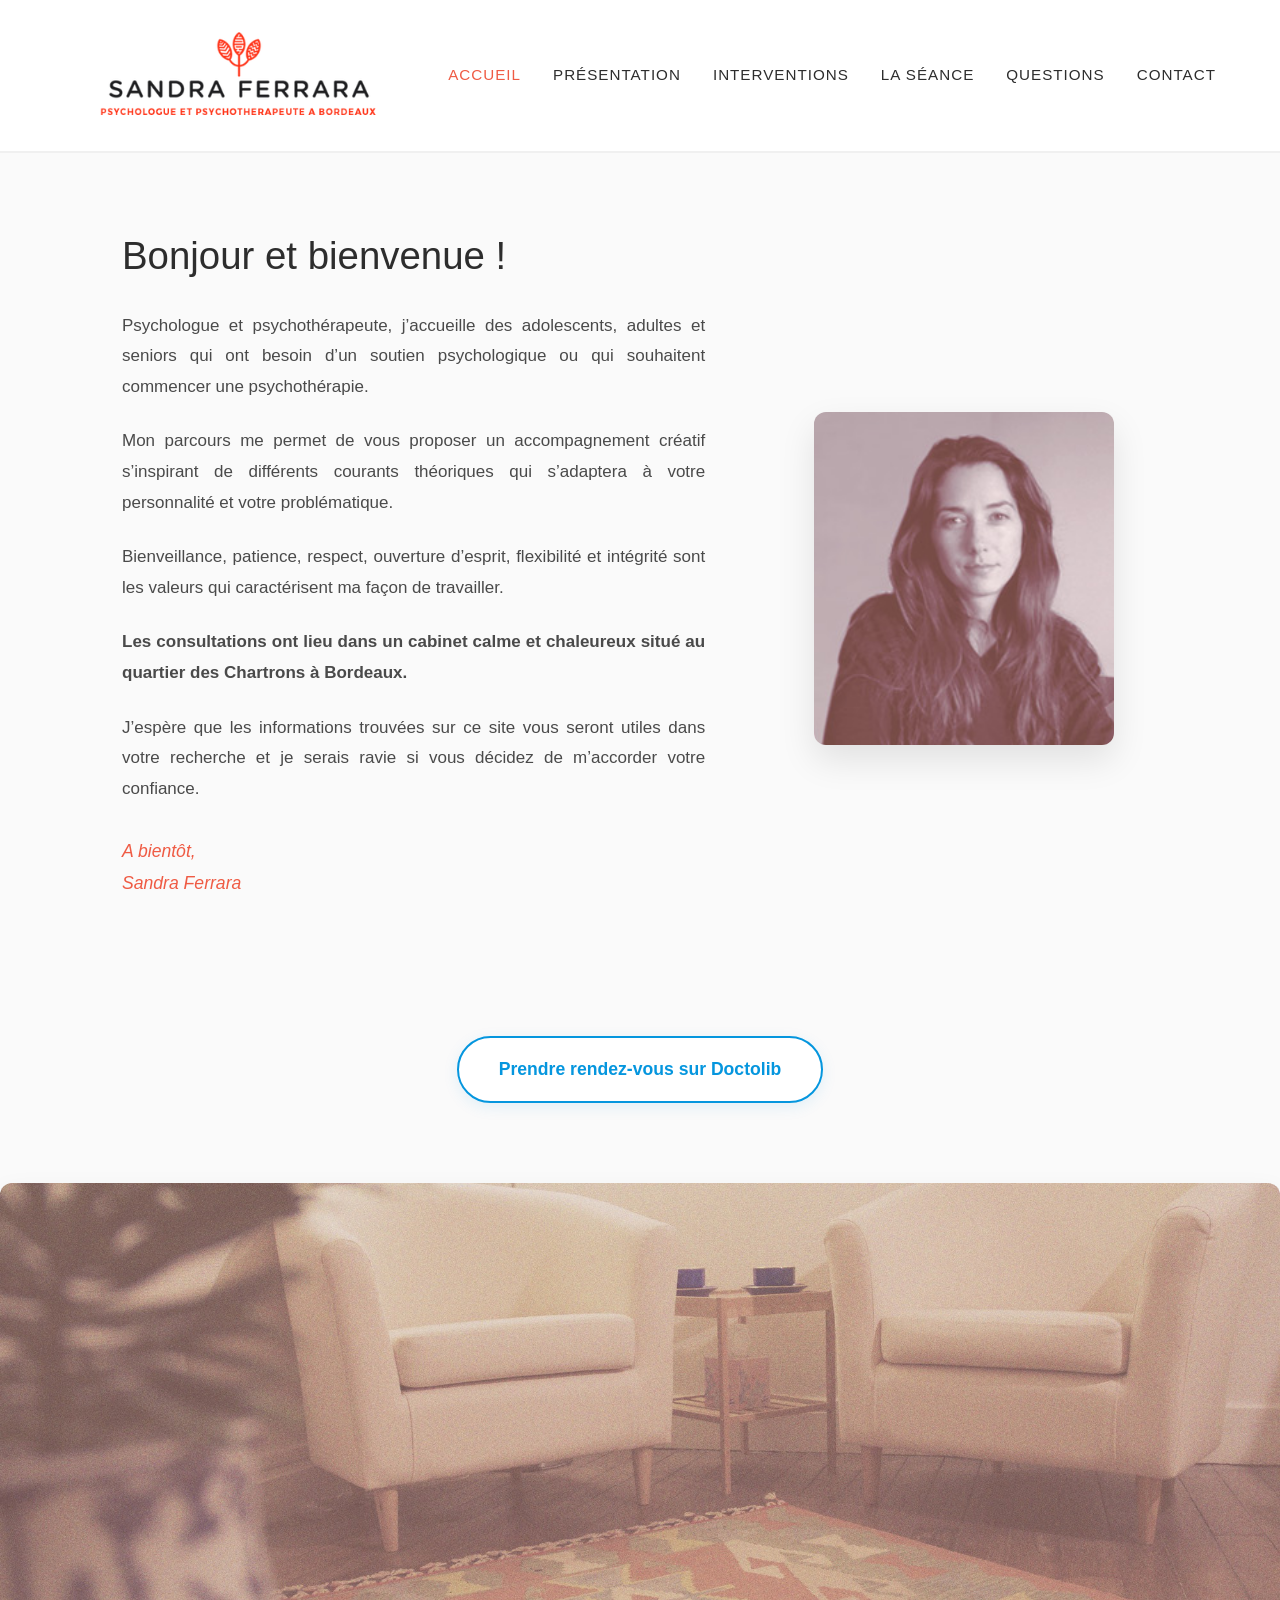
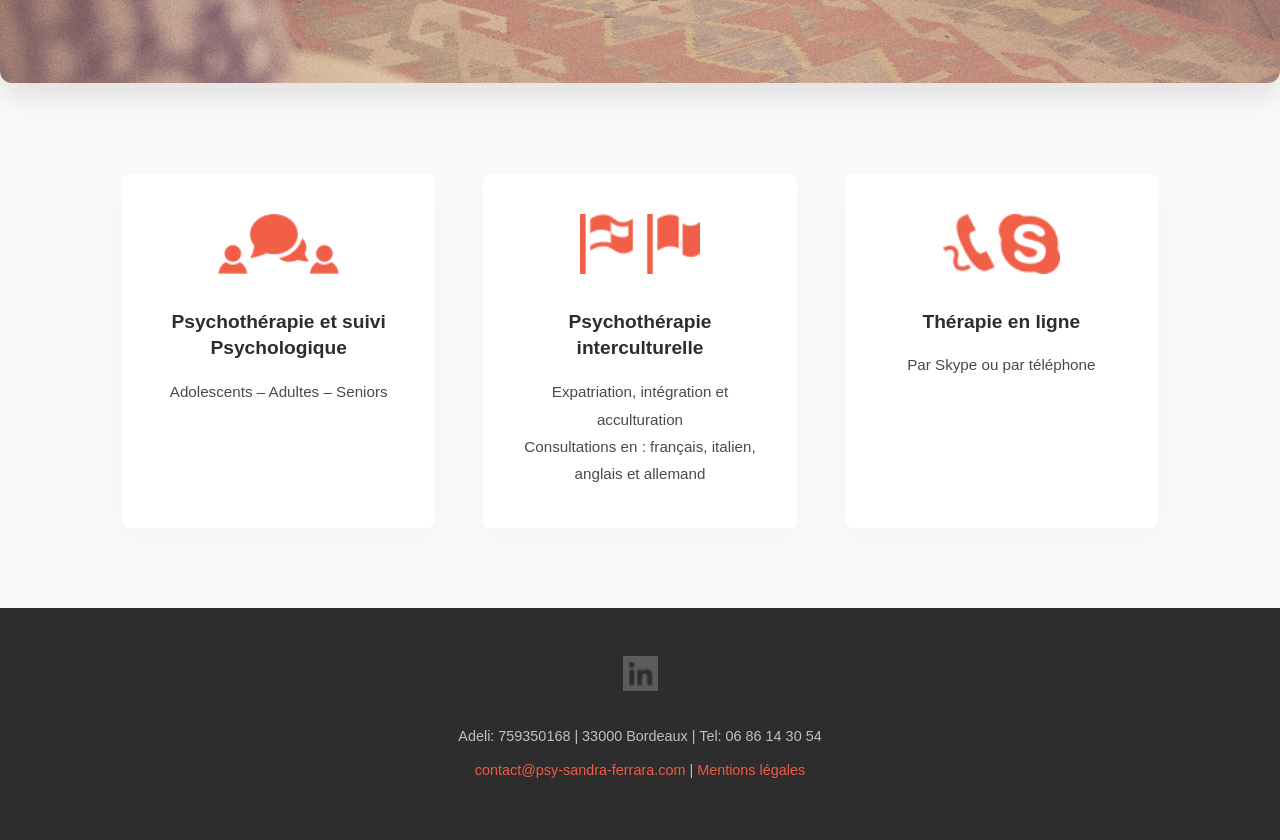
==== index.html @ 4e230f9b "Add files via upload" ====
<!doctype html>
<html lang="fr">
<head>
    <meta charset="utf-8">
    <meta name="viewport" content="width=device-width, initial-scale=1.0">
    <title>Accueil - Psychologue et psychothérapeute à Bordeaux - Sandra Ferrara</title>
    <meta name="description" content="Sandra Ferrara, psychologue et psychothérapeute à Bordeaux (Chartrons). Accompagnement bienveillant pour adolescents, adultes et seniors. Prenez rendez-vous sur Doctolib.">
    <link rel="stylesheet" href="css/style.css">
</head>
<body>

    <header class="site-header">
        <h1 class="logo">
            <a href="index.html">
                <img src="img/sandra_logo.png" alt="Sandra Ferrara - Psychologue et psychothérapeute à Bordeaux">
            </a>
        </h1>
        
        <nav class="main-nav">
            <ul>
                <li><a href="index.html" class="active">Accueil</a></li>
                <li><a href="presentation.html">Présentation</a></li>
                <li><a href="interventions.html">Interventions</a></li>
                <li><a href="la-seance.html">La Séance</a></li>
                <li><a href="questions.html">Questions</a></li>
                <li><a href="contact.html">Contact</a></li>
            </ul>
        </nav>
    </header>

    <main>
        <section class="hero-section">
            <div class="hero-text">
                <h2 class="hero-title">Bonjour et bienvenue !</h2>
                
                <div class="content-text">
                    <p>Psychologue et psychothérapeute, j’accueille des adolescents, adultes et seniors qui ont besoin d’un soutien psychologique ou qui souhaitent commencer une psychothérapie.</p>
                    <p>Mon parcours me permet de vous proposer un accompagnement créatif s’inspirant de différents courants théoriques qui s’adaptera à votre personnalité et votre problématique.</p>
                    <p>Bienveillance, patience, respect, ouverture d’esprit, flexibilité et intégrité sont les valeurs qui caractérisent ma façon de travailler.</p>
                    <p><strong>Les consultations ont lieu dans un cabinet calme et chaleureux situé au quartier des Chartrons à Bordeaux.</strong></p>
                    <p>J’espère que les informations trouvées sur ce site vous seront utiles dans votre recherche et je serais ravie si vous décidez de m’accorder votre confiance.</p>
                    <p class="signature">A bientôt,<br>Sandra Ferrara</p>
                </div>
            </div>
            
            <div class="hero-image">
                <img src="img/sandra.jpg" alt="Portrait de Sandra Ferrara, psychologue à Bordeaux">
            </div>

            <div class="hero-actions">
                <a href="https://www.doctolib.fr/psychologue/bordeaux/sandra-ferrara/booking/motives?specialityId=14&amp;telehealth=false&amp;placeId=practice-100801&amp;profile_skipped=true&amp;source=external_referral" target="_blank" class="btn-doctolib">
                    Prendre rendez-vous sur Doctolib
                </a>
            </div>
        </section>

        <div class="image-break">
            <img src="img/IMG_0984.jpg" alt="Fauteuils du cabinet de psychologie de Sandra Ferrara">
        </div>

        <section class="services-section">
            <article class="service-card">
                <a href="interventions.html">
                    <img src="img/psychotherapie.png" alt="Icône Psychothérapie" class="service-icon">
                    <h4>Psychothérapie et suivi<br>Psychologique</h4>
                    <p>Adolescents – Adultes – Seniors</p>
                </a>
            </article>
            
            <article class="service-card">
                <a href="interventions.html#s2">
                    <img src="img/interculturelle.png" alt="Icône Interculturelle" class="service-icon">
                    <h4>Psychothérapie<br>interculturelle</h4>
                    <p>Expatriation, intégration et acculturation<br>Consultations en : français, italien, anglais et allemand</p>
                </a>
            </article>
            
            <article class="service-card">
                <a href="interventions.html#s3">
                    <img src="img/domicile.png" alt="Icône Téléphone Skype" class="service-icon">
                    <h4>Thérapie en ligne</h4>
                    <p>Par Skype ou par téléphone</p>
                </a>
            </article>
        </section>
    </main>

    <footer class="site-footer">
        <div class="social-links">
            <a href="https://www.linkedin.com/in/sandra-ferrara-4280108a/" target="_blank" rel="noopener noreferrer">
                <img src="img/linkedin-square-icon.png" alt="Profil LinkedIn de Sandra Ferrara" class="linkedin-icon">
            </a>
        </div>
        <p>Adeli: 759350168 | 33000 Bordeaux | <span style="white-space: nowrap;">Tel: 06 86 14 30 54</span></p>
        <p><a href="mailto:contact@psy-sandra-ferrara.com">contact@psy-sandra-ferrara.com</a> | <a href="mentions-legales.html">Mentions légales</a></p>
    </footer>

</body>
</html>
---- css/style.css ----
/* =========================================
   VARIABLES (La Charte Graphique de Sandra)
   ========================================= */
:root {
    --primary-color: #2D2D2D; 
    --accent-color: #EF5B44;  
    --background-color: #FAFAFA; 
    --text-color: #4A4A4A; 
    --font-main: 'Helvetica Neue', Helvetica, Arial, sans-serif;
}

/* =========================================
   PAGE CONTACT
   ========================================= */
.contact-container {
    display: flex;
    gap: 4rem;
    align-items: flex-start;
    margin-bottom: 5rem;
}

.contact-info {
    flex: 1;
}

.info-item {
    margin-bottom: 2.5rem;
}

.info-item h4 {
    color: var(--primary-color);
    font-size: 1.2rem;
    margin-bottom: 0.8rem;
    border-bottom: 1px solid #f0f0f0;
    padding-bottom: 0.5rem;
    display: inline-block;
    min-width: 200px;
}

.info-item p {
    margin-bottom: 0.5rem;
    line-height: 1.6;
}

.contact-map {
    flex: 1.5;
    border-radius: 12px;
    overflow: hidden;
    box-shadow: 0 10px 30px rgba(0,0,0,0.1);
    height: 450px;
}

.contact-map iframe {
    width: 100%;
    height: 100%;
}

@media (max-width: 900px) {
    .contact-container {
        flex-direction: column;
    }
    
    .contact-map {
        width: 100%;
        height: 350px;
    }
}

/* =========================================
   PAGE LA SÉANCE
   ========================================= */
.intro-lead {
    font-size: 1.3rem;
    color: var(--accent-color);
    margin-bottom: 2rem !important;
    font-style: italic;
    font-weight: 500;
}

.seance-content h4 {
    color: var(--primary-color);
    font-size: 1.3rem;
    margin-top: 2.5rem;
    margin-bottom: 0.8rem;
    font-weight: 500;
}

.practical-info {
    margin-top: 2rem;
    margin-bottom: 5rem;
}

.practical-info h3 {
    text-align: center;
    font-size: 2rem;
    font-weight: 300;
    color: var(--primary-color);
    margin-bottom: 3rem;
}

.info-grid {
    display: grid;
    grid-template-columns: repeat(auto-fit, minmax(220px, 1fr));
    gap: 2rem;
}

.info-card {
    background: #ffffff;
    padding: 2rem;
    border-radius: 8px;
    box-shadow: 0 5px 20px rgba(0,0,0,0.04);
    border-top: 3px solid var(--accent-color);
}

.info-card h4 {
    color: var(--primary-color);
    margin-bottom: 1rem;
    font-size: 1.2rem;
    margin-top: 0;
}

.small-text {
    font-size: 0.85rem;
    color: #718096;
    margin-top: 1.5rem;
    line-height: 1.4;
    border-top: 1px solid #f0f0f0;
    padding-top: 1rem;
}

/* =========================================
   RÉINITIALISATION DE BASE
   ========================================= */
* {
    margin: 0;
    padding: 0;
    box-sizing: border-box;
}

body {
    font-family: var(--font-main);
    color: var(--text-color);
    background-color: var(--background-color);
    line-height: 1.8; 
    font-size: 17px;
}

a {
    text-decoration: none;
    color: var(--primary-color);
    transition: all 0.3s ease;
}

/* =========================================
   EN-TÊTE ET NAVIGATION
   ========================================= */
.site-header {
    background-color: #ffffff;
    padding: 1.5rem 5%;
    border-bottom: 2px solid #f0f0f0;
    display: flex;
    justify-content: space-between;
    align-items: center;
    flex-wrap: wrap;
}

.logo img {
    max-width: 350px; 
    height: auto;
    display: block;
}

.main-nav ul {
    list-style: none;
    display: flex;
    gap: 2rem;
}

.main-nav a {
    font-size: 0.95rem;
    text-transform: uppercase;
    letter-spacing: 1px;
    font-weight: 500;
}

.main-nav a:hover, .main-nav a.active {
    color: var(--accent-color);
}

/* =========================================
   HARMONISATION DES TITRES (H2, H3)
   ========================================= */
.hero-title, .page-header h2, .page-header h3 {
    font-size: 2.4rem; 
    font-weight: 300;
    color: var(--primary-color);
    line-height: 1.2;
}

.page-header {
    text-align: center;
    margin-bottom: 4rem;
}

.title-separator {
    width: 50px;
    height: 3px;
    background-color: var(--accent-color);
    margin: 1.5rem auto 0 auto;
}

/* =========================================
   SECTION PRINCIPALE ACCUEIL (HERO)
   ========================================= */
.hero-section {
    max-width: 1100px;
    margin: 5rem auto;
    padding: 0 2rem;
    display: flex;
    flex-wrap: wrap;
    align-items: center; /* Centre parfaitement au milieu (verticalement) */
    gap: 4rem;
}

.hero-actions {
    width: 100%;
    display: flex;
    justify-content: center;
    margin-top: 3rem;
}

.hero-text {
    flex: 1.5; /* On donne un peu plus de largeur au texte pour réduire sa hauteur */
}

.hero-title {
    margin-bottom: 2rem;
}

.content-text p {
    margin-bottom: 1.5rem;
    text-align: justify; 
}

.signature {
    font-style: italic;
    font-size: 1.1rem;
    margin-top: 2rem;
    margin-bottom: 0; /* Évite un décalage invisible en bas */
    color: var(--accent-color);
}

.hero-image {
    flex: 1; /* On rééquilibre la colonne de l'image */
    display: flex;
    justify-content: center; /* Centre la photo horizontalement dans sa colonne */
}

.hero-image img {
    width: 100%;
    max-width: 300px; /* On force la photo à être un peu plus grande pour occuper l'espace */
    height: auto;
    border-radius: 12px; 
    box-shadow: 0 15px 35px rgba(0,0,0,0.1); 
}

/* Le bouton Doctolib */
.btn-doctolib {
    display: inline-flex;
    align-items: center;
    justify-content: center;
    width: max-content;
    background-color: #ffffff;
    color: #0596DE;
    border: 2px solid #0596DE;
    padding: 1rem 2.5rem;
    border-radius: 50px;
    font-weight: bold;
    font-size: 1.1rem;
    box-shadow: 0 4px 15px rgba(5, 150, 222, 0.1);
    transition: all 0.3s ease;
}

.btn-doctolib:hover {
    background-color: #F0F8FF;
    transform: translateY(-2px);
    box-shadow: 0 6px 20px rgba(5, 150, 222, 0.2);
}

.doctolib-icon {
    width: 85px;
    height: auto;
    display: block;
    margin: 0;
}

/* =========================================
   SÉPARATEURS & SERVICES
   ========================================= */
.separator {
    text-align: center;
    margin: 4rem 0;
}
.separator img {
    width: 60px;
    opacity: 0.8;
}

.services-section {
    max-width: 1100px;
    margin: 0 auto 5rem auto;
    padding: 0 2rem;
    display: grid;
    grid-template-columns: repeat(auto-fit, minmax(300px, 1fr));
    gap: 3rem;
}

.service-card {
    background: #ffffff;
    padding: 2.5rem 1.5rem;
    border-radius: 8px;
    box-shadow: 0 10px 30px rgba(0,0,0,0.03); 
    text-align: center;
}

.service-card:hover {
    transform: translateY(-5px);
    box-shadow: 0 15px 35px rgba(0,0,0,0.06);
}

.service-icon {
    height: 60px; 
    margin-bottom: 1.5rem;
}

.service-card h4 {
    font-size: 1.2rem;
    color: var(--primary-color);
    margin-bottom: 1rem;
    line-height: 1.4;
}

.service-card p {
    font-size: 0.95rem;
    color: var(--text-color);
}

/* =========================================
   PAGES INTERNES (PRÉSENTATION & STICKY)
   ========================================= */
.page-content {
    max-width: 1100px;
    margin: 4rem auto;
    padding: 0 2rem;
}

.presentation-section {
    display: flex;
    gap: 4rem;
    align-items: flex-start; /* Essentiel pour que le "Sticky" fonctionne */
    margin-bottom: 5rem;
}

.text-column {
    flex: 1.5;
    text-align: justify;
}

.text-column p {
    margin-bottom: 1.5rem;
}

.text-column strong {
    color: var(--primary-color);
    font-weight: 600;
}

/* L'EFFET STICKY POUR COMBLER LE VIDE */
.image-column {
    flex: 1;
    display: flex;
    flex-direction: column;
    gap: 2rem;
    /* La magie opère ici : */
    position: -webkit-sticky;
    position: sticky;
    top: 150px; /* L'image s'arrêtera à 150px du haut de l'écran en défilant */
}

.profile-pic, .ambiance-pic {
    width: 100%;
    height: auto;
    border-radius: 8px;
    box-shadow: 0 10px 25px rgba(0,0,0,0.08);
    object-fit: cover;
}

/* =========================================
   FORMATIONS ET AUTRES BLOCS
   ========================================= */
.education-section {
    margin-bottom: 5rem;
    text-align: center;
    background-color: #ffffff;
    padding: 3rem;
    border-radius: 12px;
    box-shadow: 0 5px 20px rgba(0,0,0,0.03);
}

.education-section h3 {
    margin-bottom: 3rem;
}

.education-grid {
    display: grid;
    grid-template-columns: repeat(auto-fit, minmax(250px, 1fr));
    gap: 2rem;
}

.edu-card {
    border-top: 3px solid var(--accent-color);
    padding-top: 1.5rem;
}

.edu-card h4 {
    font-size: 1.1rem;
    color: var(--primary-color);
    margin-bottom: 0.5rem;
}

.edu-card p {
    font-size: 0.95rem;
    color: var(--text-color);
}

.image-break {
    width: 100%;
    margin: 5rem 0;
    text-align: center;
}

.image-break img {
    width: 100%;
    max-height: 500px;
    object-fit: cover;
    border-radius: 12px;
    box-shadow: 0 15px 30px rgba(0,0,0,0.1);
}

.approach-content {
    display: flex;
    gap: 4rem;
    margin-bottom: 5rem;
}

/* =========================================
   PIED DE PAGE (FOOTER)
   ========================================= */
.site-footer {
    background-color: var(--primary-color);
    color: rgba(255,255,255,0.7);
    text-align: center;
    padding: 3rem 2rem;
    font-size: 0.9rem;
}

.social-links {
    margin-bottom: 1.5rem;
}

.linkedin-icon {
    width: 35px;
    opacity: 0.8;
    transition: opacity 0.3s ease;
}

.linkedin-icon:hover {
    opacity: 1;
}

.site-footer p {
    margin-bottom: 0.5rem;
}

.site-footer a {
    color: var(--accent-color);
}

.site-footer a:hover {
    color: #ffffff;
}

/* =========================================
   RESPONSIVE (SMARTPHONES ET TABLETTES)
   ========================================= */
@media (max-width: 900px) {
    .hero-section {
        flex-direction: column;
        gap: 2rem;
        text-align: center;
        margin: 3rem auto;
    }

    .hero-text {
        order: 1;
    }

    .hero-actions {
        order: 2;
        margin-top: 1rem;
        margin-bottom: 2rem;
    }

    .hero-image {
        order: 3;
    }

    .hero-title {
        text-align: center; 
    }

    .content-text p {
        text-align: center; 
    }

    .hero-image img {
        max-width: 250px; /* On la réduit un peu sur mobile pour ne pas écraser l'écran */
        margin: 0 auto;
    }

    .btn-doctolib {
        margin: 2rem auto; /* Parfaitement au centre sous le texte */
    }

    .presentation-section {
        flex-direction: column; /* Le texte passe sous l'image */
        gap: 3rem;
    }

    .image-column {
        width: 100%;
        max-width: 400px;
        margin: 0 auto;
        position: static; /* On désactive l'effet collant sur téléphone, ça n'a pas de sens */
    }

    .site-footer {
        display: flex;
        flex-direction: column;
        align-items: center;
        gap: 10px;
    }

    .site-footer p {
        margin: 0;
    }
}

@media (max-width: 850px) {
    .site-header {
        flex-direction: column;
        text-align: center;
    }
    
    .logo img {
        margin: 0 auto 1.5rem auto;
        max-width: 280px;
    }

    .main-nav ul {
        flex-wrap: wrap;
        justify-content: center;
        gap: 1rem;
    }
    
    .education-section {
        padding: 2rem 1rem;
    }
}

/* =========================================
   PAGE INTERVENTIONS
   ========================================= */
.intervention-block { display: flex; gap: 4rem; align-items: flex-start; margin-bottom: 4rem; }
.reverse-layout { flex-direction: row-reverse; }
.intervention-title { display: flex; align-items: center; gap: 1rem; margin-bottom: 1.5rem; }
.title-icon { width: 50px; height: auto; }
.intervention-title h3 { font-size: 2rem; font-weight: 300; color: var(--primary-color); margin: 0; }
.subtitle { font-size: 1.2rem; font-style: italic; color: var(--accent-color); margin-top: -1rem; margin-bottom: 1.5rem; }

.domaines-intervention { background: #ffffff; padding: 2rem; border-radius: 8px; box-shadow: 0 5px 20px rgba(0,0,0,0.04); margin-top: 2rem; border-left: 4px solid var(--accent-color); }
.domaines-intervention h4 { color: var(--primary-color); margin-bottom: 1rem; font-size: 1.2rem; }

.clean-list { list-style: none; padding-left: 0; }
.clean-list li { margin-bottom: 0.8rem; padding-left: 1.5rem; position: relative; }
.clean-list li::before { content: "•"; color: var(--accent-color); font-weight: bold; position: absolute; left: 0; top: 0; }
.columns-2 { column-count: 2; column-gap: 2rem; }

.warning-text { background-color: #FFF4F2; padding: 1rem; border-radius: 6px; color: #D3452D; font-size: 0.95rem; }

/* FAQ Styles */
.faq-container { margin-top: 3rem; }
.faq-list dt { font-weight: bold; color: var(--primary-color); font-size: 1.1rem; margin-top: 1.5rem; margin-bottom: 0.5rem; border-bottom: 1px solid #eee; padding-bottom: 0.5rem; }
.faq-list dd { margin-left: 0; margin-bottom: 1.5rem; color: var(--text-color); }
.faq-list ol { margin-left: 1.5rem; margin-top: 0.5rem; }

@media (max-width: 900px) {
    .intervention-block, .reverse-layout { flex-direction: column; }
    .columns-2 { column-count: 1; }
}

/* =========================================
   PAGE QUESTIONS (FAQ ACCORDÉON)
   ========================================= */
.faq-accordion {
    max-width: 850px; /* Largeur optimale pour la lecture */
    margin: 0 auto 6rem auto;
}

.faq-item {
    background-color: #ffffff;
    border: 1px solid #eaeaea;
    margin-bottom: 1rem;
    border-radius: 8px;
    box-shadow: 0 4px 10px rgba(0,0,0,0.02);
    overflow: hidden;
    transition: all 0.3s ease;
}

.faq-item:hover {
    border-color: var(--accent-color);
}

.faq-question {
    font-size: 1.2rem;
    font-weight: 500;
    color: var(--primary-color);
    padding: 1.5rem 2.5rem 1.5rem 1.5rem;
    cursor: pointer;
    list-style: none; /* Supprime le triangle par défaut */
    position: relative;
    transition: color 0.3s ease;
}

/* Cache le triangle par défaut sur Safari */
.faq-question::-webkit-details-marker {
    display: none; 
}

/* Crée notre propre icône Corail "+" et "-" */
.faq-question::after {
    content: "+";
    position: absolute;
    right: 1.5rem;
    top: 50%;
    transform: translateY(-50%);
    font-size: 1.8rem;
    color: var(--accent-color);
    font-weight: 300;
    transition: transform 0.3s ease;
}

/* Quand on clique (ouvert) */
.faq-item[open] .faq-question::after {
    content: "−";
    transform: translateY(-50%) rotate(180deg);
}

.faq-item[open] .faq-question {
    color: var(--accent-color);
    border-bottom: 1px dashed #eaeaea;
    margin-bottom: 1rem;
}

.faq-answer {
    padding: 0 1.5rem 1.5rem 1.5rem;
    color: var(--text-color);
    line-height: 1.7;
    text-align: justify;
}

.faq-answer p {
    margin-bottom: 1rem;
}

.faq-answer p:last-child {
    margin-bottom: 0;
}
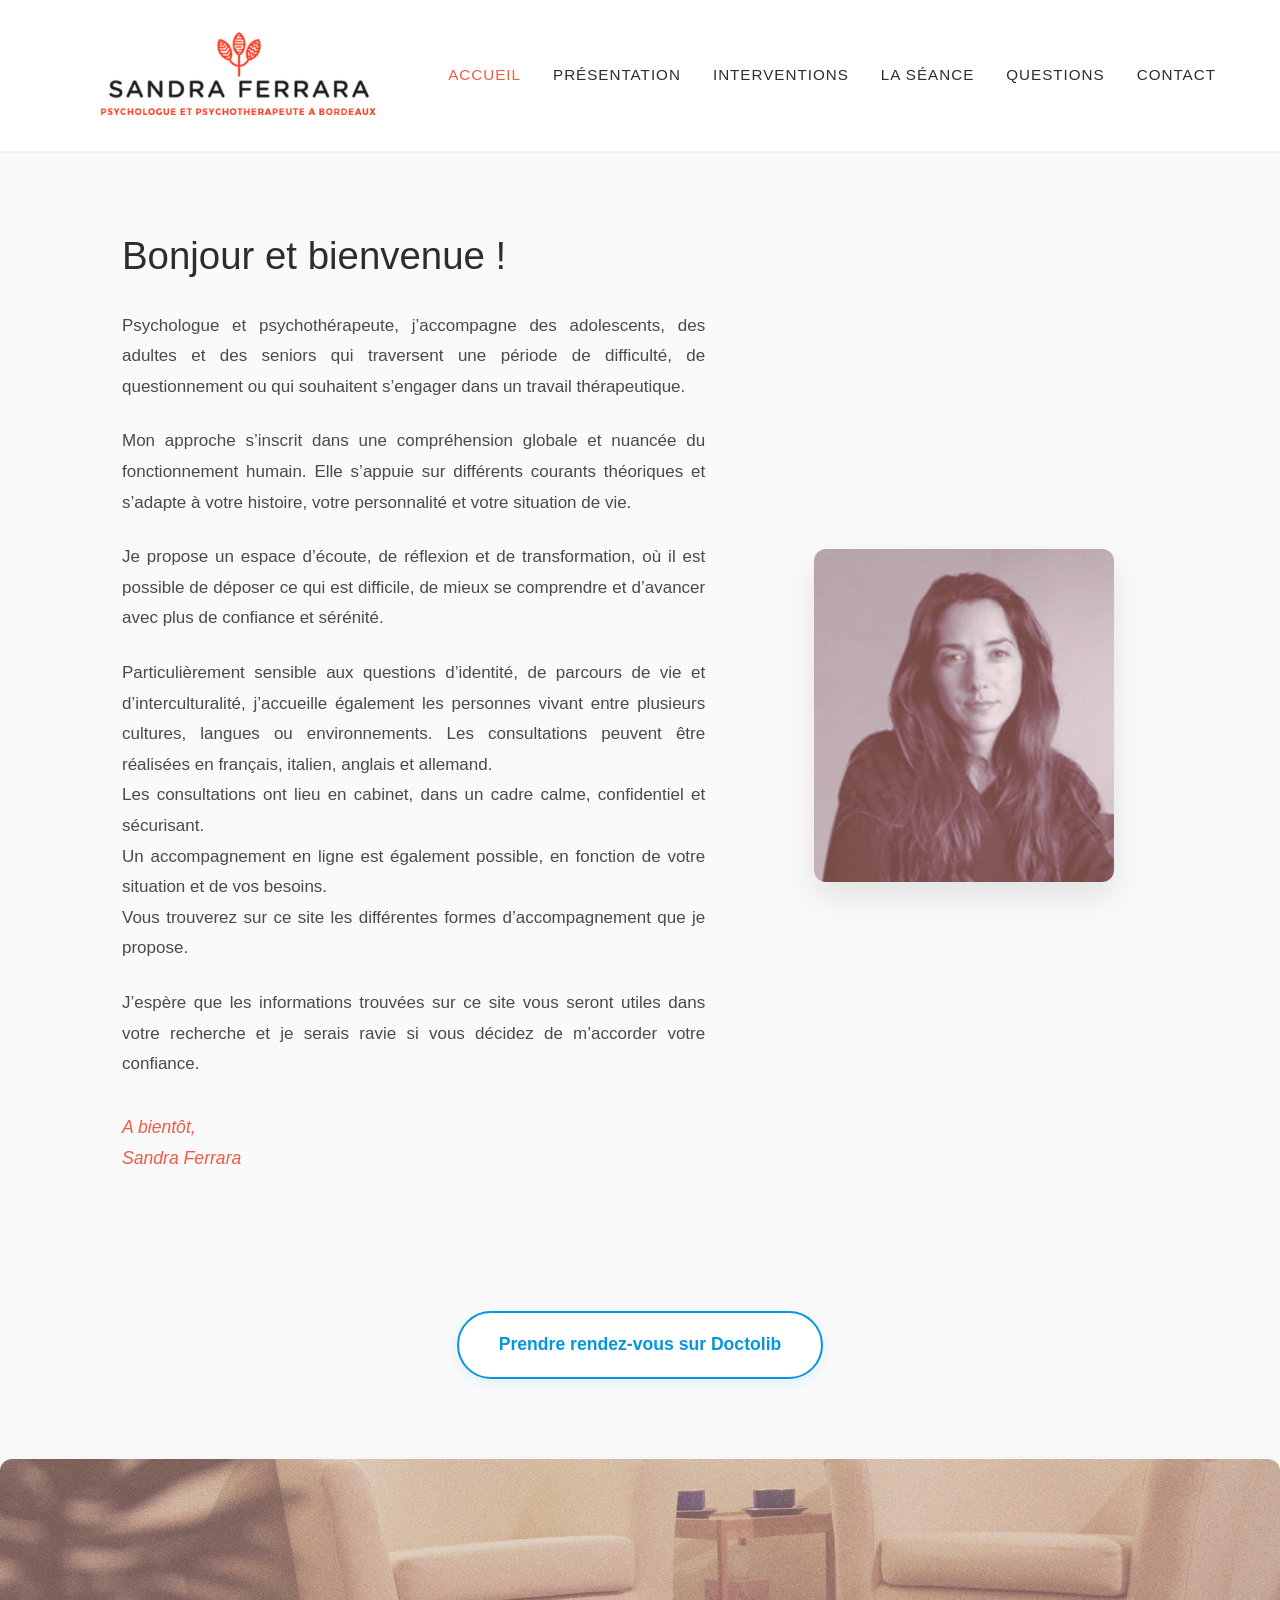
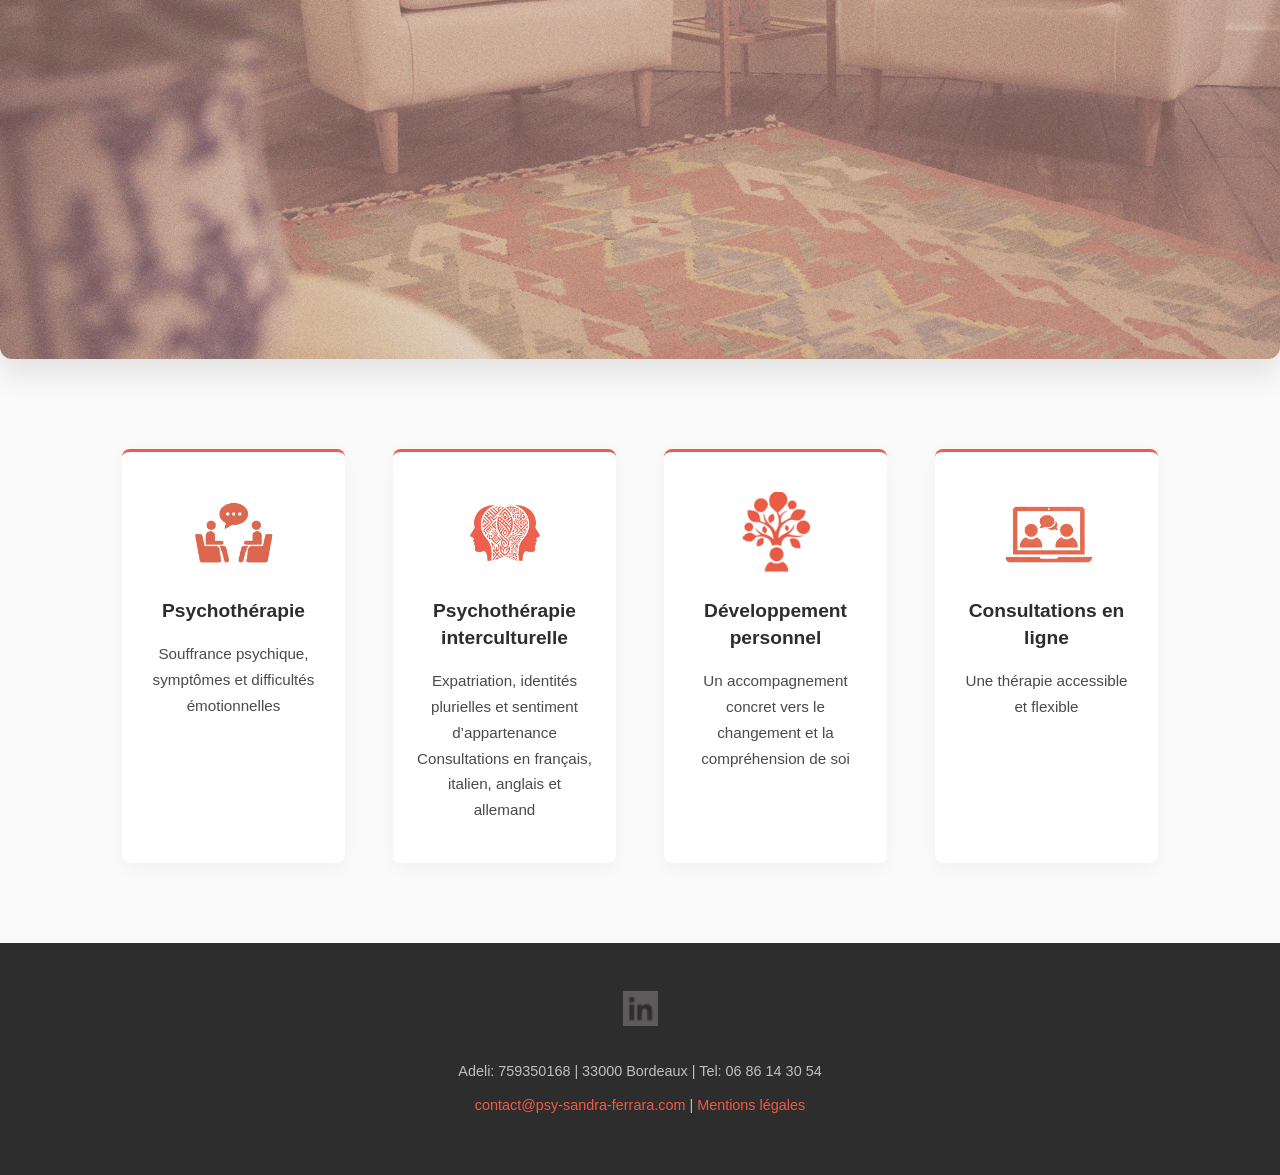
==== commit cfa3173d: "Add files via upload" ====
--- a/index.html
+++ b/index.html
@@ -34,10 +34,13 @@
                 <h2 class="hero-title">Bonjour et bienvenue !</h2>
                 
                 <div class="content-text">
-                    <p>Psychologue et psychothérapeute, j’accueille des adolescents, adultes et seniors qui ont besoin d’un soutien psychologique ou qui souhaitent commencer une psychothérapie.</p>
-                    <p>Mon parcours me permet de vous proposer un accompagnement créatif s’inspirant de différents courants théoriques qui s’adaptera à votre personnalité et votre problématique.</p>
-                    <p>Bienveillance, patience, respect, ouverture d’esprit, flexibilité et intégrité sont les valeurs qui caractérisent ma façon de travailler.</p>
-                    <p><strong>Les consultations ont lieu dans un cabinet calme et chaleureux situé au quartier des Chartrons à Bordeaux.</strong></p>
+                    <p>Psychologue et psychothérapeute, j’accompagne des adolescents, des adultes et des seniors qui traversent une période de difficulté, de questionnement ou qui souhaitent s’engager dans un travail thérapeutique.</p>
+                    <p>Mon approche s’inscrit dans une compréhension globale et nuancée du fonctionnement humain. Elle s’appuie sur différents courants théoriques et s’adapte à votre histoire, votre personnalité et votre situation de vie.</p>
+                    <p>Je propose un espace d’écoute, de réflexion et de transformation, où il est possible de déposer ce qui est difficile, de mieux se comprendre et d’avancer avec plus de confiance et sérénité.</p>
+                    <p class="compact-text">Particulièrement sensible aux questions d’identité, de parcours de vie et d’interculturalité, j’accueille également les personnes vivant entre plusieurs cultures, langues ou environnements. Les consultations peuvent être réalisées en français, italien, anglais et allemand.</p>
+                    <p class="compact-text">Les consultations ont lieu en cabinet, dans un cadre calme, confidentiel et sécurisant.</p>
+                    <p class="compact-text">Un accompagnement en ligne est également possible, en fonction de votre situation et de vos besoins.</p>
+                    <p>Vous trouverez sur ce site les différentes formes d’accompagnement que je propose.</p>
                     <p>J’espère que les informations trouvées sur ce site vous seront utiles dans votre recherche et je serais ravie si vous décidez de m’accorder votre confiance.</p>
                     <p class="signature">A bientôt,<br>Sandra Ferrara</p>
                 </div>
@@ -60,26 +63,34 @@
 
         <section class="services-section">
             <article class="service-card">
-                <a href="interventions.html">
-                    <img src="img/psychotherapie.png" alt="Icône Psychothérapie" class="service-icon">
-                    <h4>Psychothérapie et suivi<br>Psychologique</h4>
-                    <p>Adolescents – Adultes – Seniors</p>
+                <a href="interventions.html#s1">
+                    <img src="img/1_Psychothérapie.png" alt="Icône Psychothérapie" class="service-icon">
+                    <h4>Psychothérapie</h4>
+                    <p>Souffrance psychique, symptômes et difficultés émotionnelles</p>
                 </a>
             </article>
             
             <article class="service-card">
                 <a href="interventions.html#s2">
-                    <img src="img/interculturelle.png" alt="Icône Interculturelle" class="service-icon">
-                    <h4>Psychothérapie<br>interculturelle</h4>
-                    <p>Expatriation, intégration et acculturation<br>Consultations en : français, italien, anglais et allemand</p>
+                    <img src="img/2_Interculturelle.png" alt="Icône Psychothérapie interculturelle" class="service-icon">
+                    <h4>Psychothérapie interculturelle</h4>
+                    <p>Expatriation, identités plurielles et sentiment d’appartenance<br>Consultations en français, italien, anglais et allemand</p>
                 </a>
             </article>
             
             <article class="service-card">
                 <a href="interventions.html#s3">
-                    <img src="img/domicile.png" alt="Icône Téléphone Skype" class="service-icon">
-                    <h4>Thérapie en ligne</h4>
-                    <p>Par Skype ou par téléphone</p>
+                    <img src="img/3_Accompagnement.png" alt="Icône Accompagnement et développement personnel" class="service-icon">
+                    <h4>Développement personnel</h4>
+                    <p>Un accompagnement concret vers le changement et la compréhension de soi</p>
+                </a>
+            </article>
+
+            <article class="service-card">
+                <a href="interventions.html#s4">
+                    <img src="img/4_EnLigne.png" alt="Icône Consultations en ligne" class="service-icon">
+                    <h4>Consultations en ligne</h4>
+                    <p>Une thérapie accessible et flexible</p>
                 </a>
             </article>
         </section>
@@ -96,4 +107,4 @@
     </footer>
 
 </body>
-</html>+</html>
--- a/css/style.css
+++ b/css/style.css
@@ -240,6 +240,10 @@
 .content-text p {
     margin-bottom: 1.5rem;
     text-align: justify; 
+}
+
+.content-text p.compact-text {
+    margin-bottom: 0;
 }
 
 .signature {
@@ -311,7 +315,7 @@
     margin: 0 auto 5rem auto;
     padding: 0 2rem;
     display: grid;
-    grid-template-columns: repeat(auto-fit, minmax(300px, 1fr));
+    grid-template-columns: repeat(4, minmax(0, 1fr));
     gap: 3rem;
 }
 
@@ -319,17 +323,27 @@
     background: #ffffff;
     padding: 2.5rem 1.5rem;
     border-radius: 8px;
-    box-shadow: 0 10px 30px rgba(0,0,0,0.03); 
+    box-shadow: 0 5px 20px rgba(0,0,0,0.04);
+    border-top: 3px solid var(--accent-color);
     text-align: center;
+}
+
+.service-card a {
+    display: flex;
+    flex-direction: column;
+    align-items: center;
+    height: 100%;
 }
 
 .service-card:hover {
     transform: translateY(-5px);
-    box-shadow: 0 15px 35px rgba(0,0,0,0.06);
+    box-shadow: 0 10px 28px rgba(0,0,0,0.07);
 }
 
 .service-icon {
-    height: 60px; 
+    height: 82px;
+    width: auto;
+    display: block;
     margin-bottom: 1.5rem;
 }
 
@@ -343,6 +357,19 @@
 .service-card p {
     font-size: 0.95rem;
     color: var(--text-color);
+    line-height: 1.7;
+}
+
+@media (max-width: 1100px) {
+    .services-section {
+        grid-template-columns: repeat(2, minmax(0, 1fr));
+    }
+}
+
+@media (max-width: 640px) {
+    .services-section {
+        grid-template-columns: 1fr;
+    }
 }
 
 /* =========================================
@@ -403,8 +430,9 @@
     text-align: center;
     background-color: #ffffff;
     padding: 3rem;
-    border-radius: 12px;
-    box-shadow: 0 5px 20px rgba(0,0,0,0.03);
+    border-radius: 8px;
+    box-shadow: 0 5px 20px rgba(0,0,0,0.04);
+    border-top: 3px solid var(--accent-color);
 }
 
 .education-section h3 {
@@ -443,6 +471,7 @@
     width: 100%;
     max-height: 500px;
     object-fit: cover;
+    object-position: center 65%;
     border-radius: 12px;
     box-shadow: 0 15px 30px rgba(0,0,0,0.1);
 }
@@ -587,14 +616,92 @@
 .title-icon { width: 50px; height: auto; }
 .intervention-title h3 { font-size: 2rem; font-weight: 300; color: var(--primary-color); margin: 0; }
 .subtitle { font-size: 1.2rem; font-style: italic; color: var(--accent-color); margin-top: -1rem; margin-bottom: 1.5rem; }
-
-.domaines-intervention { background: #ffffff; padding: 2rem; border-radius: 8px; box-shadow: 0 5px 20px rgba(0,0,0,0.04); margin-top: 2rem; border-left: 4px solid var(--accent-color); }
-.domaines-intervention h4 { color: var(--primary-color); margin-bottom: 1rem; font-size: 1.2rem; }
+.section-subtitle { margin-top: 2rem; }
+.spaced-paragraph { margin-top: 2rem; }
+
+.domaines-intervention {
+    background: #fffdfc;
+    padding: 2.2rem;
+    border-radius: 16px;
+    box-shadow: 0 12px 32px rgba(0,0,0,0.035);
+    margin-top: 2rem;
+    border-top: 2px solid var(--accent-color);
+}
+
+.domaines-intervention h4 {
+    color: var(--primary-color);
+    margin-bottom: 1.75rem;
+    font-size: 1.2rem;
+}
+
+.domain-group-title {
+    color: var(--primary-color);
+    font-weight: 600;
+    display: inline-block;
+    margin-bottom: 0.9rem;
+}
+
+.domain-outline {
+    list-style: none;
+    padding-left: 0;
+    margin: 0;
+}
+
+.domain-outline-item {
+    position: relative;
+    padding-left: 1.35rem;
+    margin-bottom: 1.8rem;
+}
+
+.domain-outline-item:last-child {
+    margin-bottom: 0;
+}
+
+.domain-outline-item::before {
+    content: "•";
+    color: var(--accent-color);
+    font-size: 1rem;
+    position: absolute;
+    left: 0;
+    top: 0.05rem;
+}
+
+.domain-sublist {
+    list-style: none;
+    margin: 0.15rem 0 0 1.1rem;
+    padding-left: 0;
+}
+
+.domain-sublist li {
+    position: relative;
+    margin-bottom: 0.8rem;
+    padding-left: 1.25rem;
+    line-height: 1.8;
+}
+
+.domain-sublist li:last-child {
+    margin-bottom: 0;
+}
+
+.domain-sublist li::before {
+    content: "";
+    width: 7px;
+    height: 1px;
+    background-color: rgba(239, 91, 68, 0.7);
+    position: absolute;
+    left: 0;
+    top: 0.95rem;
+}
 
 .clean-list { list-style: none; padding-left: 0; }
 .clean-list li { margin-bottom: 0.8rem; padding-left: 1.5rem; position: relative; }
 .clean-list li::before { content: "•"; color: var(--accent-color); font-weight: bold; position: absolute; left: 0; top: 0; }
 .columns-2 { column-count: 2; column-gap: 2rem; }
+.left-aligned-list,
+.left-aligned-list li {
+    text-align: left;
+    text-justify: auto;
+}
 
 .warning-text { background-color: #FFF4F2; padding: 1rem; border-radius: 6px; color: #D3452D; font-size: 0.95rem; }
 
@@ -685,4 +792,4 @@
 
 .faq-answer p:last-child {
     margin-bottom: 0;
-}+}
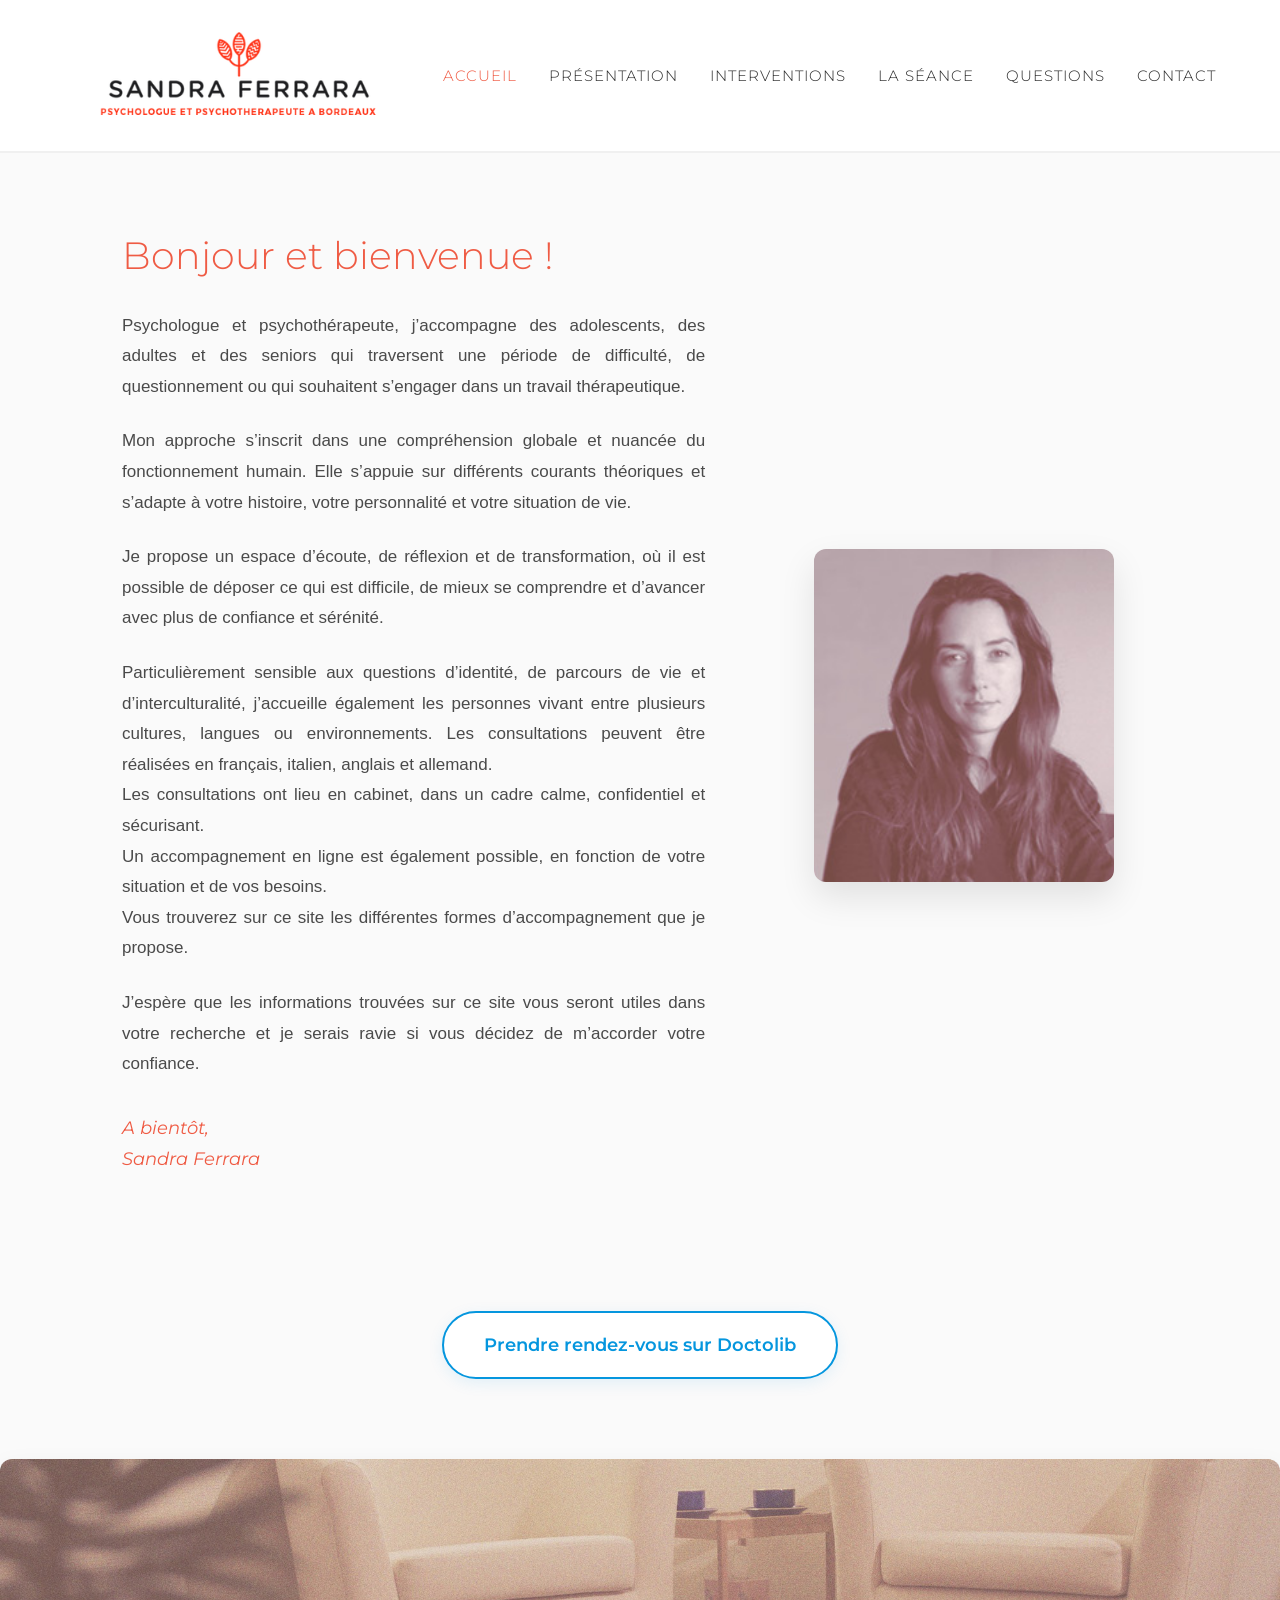
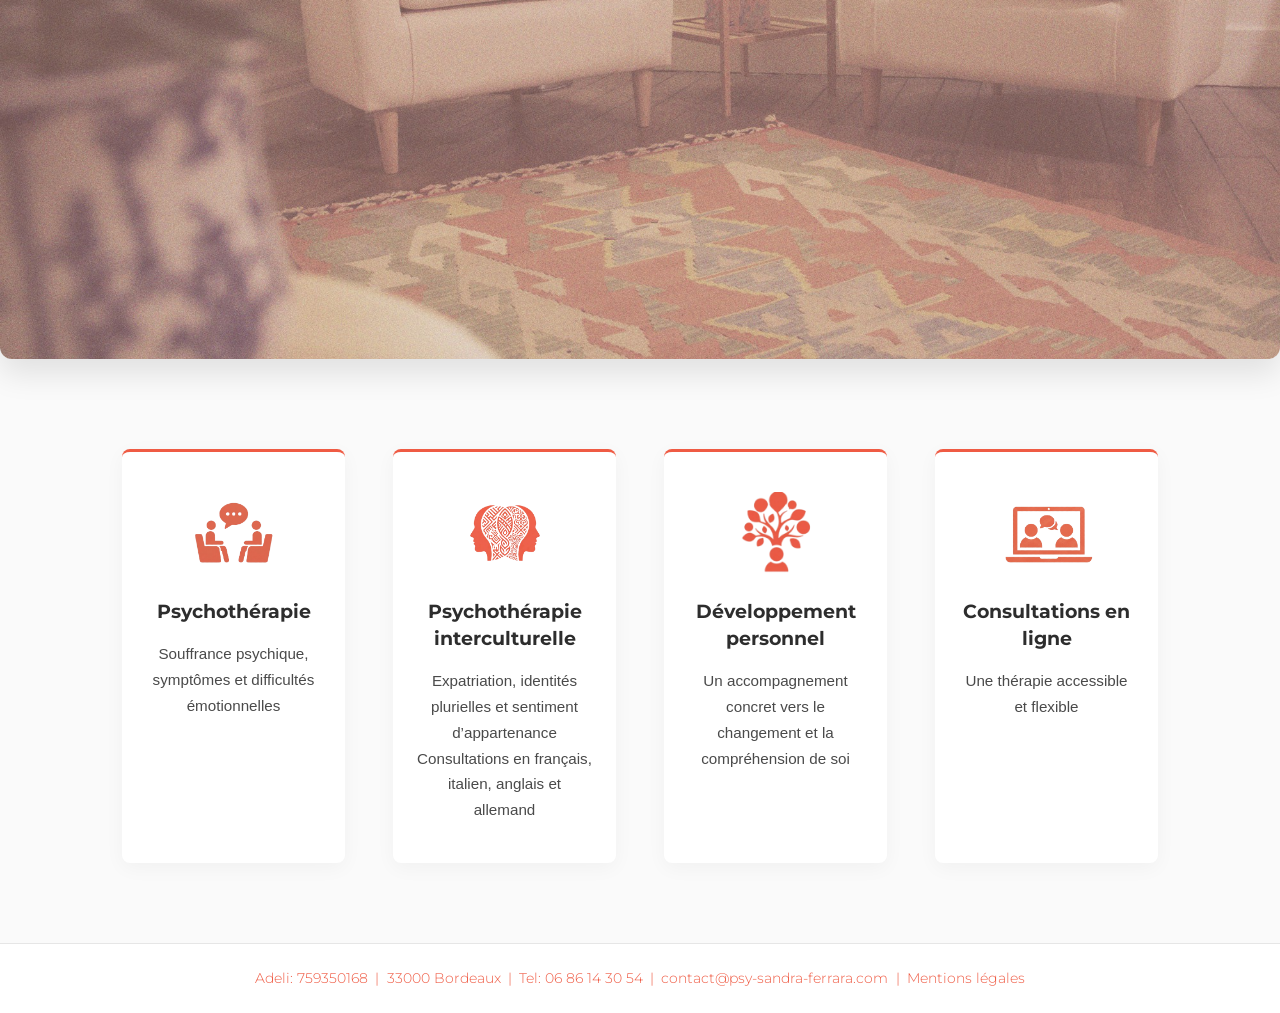
==== commit 0f82e9aa: "Add files via upload" ====
--- a/index.html
+++ b/index.html
@@ -97,13 +97,17 @@
     </main>
 
     <footer class="site-footer">
-        <div class="social-links">
-            <a href="https://www.linkedin.com/in/sandra-ferrara-4280108a/" target="_blank" rel="noopener noreferrer">
-                <img src="img/linkedin-square-icon.png" alt="Profil LinkedIn de Sandra Ferrara" class="linkedin-icon">
-            </a>
-        </div>
-        <p>Adeli: 759350168 | 33000 Bordeaux | <span style="white-space: nowrap;">Tel: 06 86 14 30 54</span></p>
-        <p><a href="mailto:contact@psy-sandra-ferrara.com">contact@psy-sandra-ferrara.com</a> | <a href="mentions-legales.html">Mentions légales</a></p>
+        <p class="footer-line">
+            <span class="footer-item">Adeli: 759350168</span>
+            <span class="footer-separator">|</span>
+            <span class="footer-item">33000 Bordeaux</span>
+            <span class="footer-separator">|</span>
+            <span class="footer-item">Tel: 06 86 14 30 54</span>
+            <span class="footer-separator">|</span>
+            <a href="mailto:contact@psy-sandra-ferrara.com" class="footer-item">contact@psy-sandra-ferrara.com</a>
+            <span class="footer-separator">|</span>
+            <a href="mentions-legales.html" class="footer-item">Mentions légales</a>
+        </p>
     </footer>
 
 </body>
--- a/css/style.css
+++ b/css/style.css
@@ -1,3 +1,5 @@
+@import url('https://fonts.googleapis.com/css2?family=Montserrat:wght@100;300;400;600;700&display=swap');
+
 /* =========================================
    VARIABLES (La Charte Graphique de Sandra)
    ========================================= */
@@ -7,6 +9,7 @@
     --background-color: #FAFAFA; 
     --text-color: #4A4A4A; 
     --font-main: 'Helvetica Neue', Helvetica, Arial, sans-serif;
+    --font-ui: 'Montserrat', 'Helvetica Neue', Helvetica, Arial, sans-serif;
 }
 
 /* =========================================
@@ -74,7 +77,7 @@
     color: var(--accent-color);
     margin-bottom: 2rem !important;
     font-style: italic;
-    font-weight: 500;
+    font-weight: 400;
 }
 
 .seance-content h4 {
@@ -152,6 +155,22 @@
 }
 
 /* =========================================
+   SYSTÈME TYPOGRAPHIQUE
+   ========================================= */
+h1, h2, h3, h4, h5, h6,
+.main-nav,
+.btn-doctolib,
+.intro-lead,
+.subtitle,
+.signature,
+.domain-group-title,
+.faq-question,
+.faq-list dt,
+.site-footer {
+    font-family: var(--font-ui);
+}
+
+/* =========================================
    EN-TÊTE ET NAVIGATION
    ========================================= */
 .site-header {
@@ -180,7 +199,7 @@
     font-size: 0.95rem;
     text-transform: uppercase;
     letter-spacing: 1px;
-    font-weight: 500;
+    font-weight: 300;
 }
 
 .main-nav a:hover, .main-nav a.active {
@@ -235,6 +254,7 @@
 
 .hero-title {
     margin-bottom: 2rem;
+    color: var(--accent-color);
 }
 
 .content-text p {
@@ -279,7 +299,7 @@
     border: 2px solid #0596DE;
     padding: 1rem 2.5rem;
     border-radius: 50px;
-    font-weight: bold;
+    font-weight: 600;
     font-size: 1.1rem;
     box-shadow: 0 4px 15px rgba(5, 150, 222, 0.1);
     transition: all 0.3s ease;
@@ -299,17 +319,8 @@
 }
 
 /* =========================================
-   SÉPARATEURS & SERVICES
-   ========================================= */
-.separator {
-    text-align: center;
-    margin: 4rem 0;
-}
-.separator img {
-    width: 60px;
-    opacity: 0.8;
-}
-
+   SERVICES
+   ========================================= */
 .services-section {
     max-width: 1100px;
     margin: 0 auto 5rem auto;
@@ -486,37 +497,41 @@
    PIED DE PAGE (FOOTER)
    ========================================= */
 .site-footer {
-    background-color: var(--primary-color);
-    color: rgba(255,255,255,0.7);
+    background-color: #ffffff;
+    color: var(--accent-color);
     text-align: center;
-    padding: 3rem 2rem;
+    padding: 1.35rem 2rem;
     font-size: 0.9rem;
-}
-
-.social-links {
-    margin-bottom: 1.5rem;
-}
-
-.linkedin-icon {
-    width: 35px;
+    font-weight: 300;
+    border-top: 1px solid #e6e6e6;
+}
+
+.site-footer p {
+    margin: 0;
+}
+
+.footer-line {
+    display: flex;
+    justify-content: center;
+    align-items: center;
+    gap: 0.45rem;
+    flex-wrap: wrap;
+}
+
+.footer-item {
+    white-space: nowrap;
+}
+
+.footer-separator {
+    color: var(--accent-color);
+}
+
+.site-footer a {
+    color: inherit;
+}
+
+.site-footer a:hover {
     opacity: 0.8;
-    transition: opacity 0.3s ease;
-}
-
-.linkedin-icon:hover {
-    opacity: 1;
-}
-
-.site-footer p {
-    margin-bottom: 0.5rem;
-}
-
-.site-footer a {
-    color: var(--accent-color);
-}
-
-.site-footer a:hover {
-    color: #ffffff;
 }
 
 /* =========================================
@@ -548,8 +563,17 @@
         text-align: center; 
     }
 
+    .content-text,
     .content-text p {
-        text-align: center; 
+        text-align: left;
+    }
+
+    .text-column,
+    .text-column p,
+    .faq-answer,
+    .faq-answer p,
+    .faq-list dd {
+        text-align: left;
     }
 
     .hero-image img {
@@ -573,15 +597,8 @@
         position: static; /* On désactive l'effet collant sur téléphone, ça n'a pas de sens */
     }
 
-    .site-footer {
-        display: flex;
-        flex-direction: column;
-        align-items: center;
-        gap: 10px;
-    }
-
-    .site-footer p {
-        margin: 0;
+    .footer-line {
+        gap: 0.35rem;
     }
 }
 
@@ -615,7 +632,7 @@
 .intervention-title { display: flex; align-items: center; gap: 1rem; margin-bottom: 1.5rem; }
 .title-icon { width: 50px; height: auto; }
 .intervention-title h3 { font-size: 2rem; font-weight: 300; color: var(--primary-color); margin: 0; }
-.subtitle { font-size: 1.2rem; font-style: italic; color: var(--accent-color); margin-top: -1rem; margin-bottom: 1.5rem; }
+.subtitle { font-size: 1.2rem; font-style: italic; font-weight: 400; color: var(--accent-color); margin-top: -1rem; margin-bottom: 1.5rem; }
 .section-subtitle { margin-top: 2rem; }
 .spaced-paragraph { margin-top: 2rem; }
 
